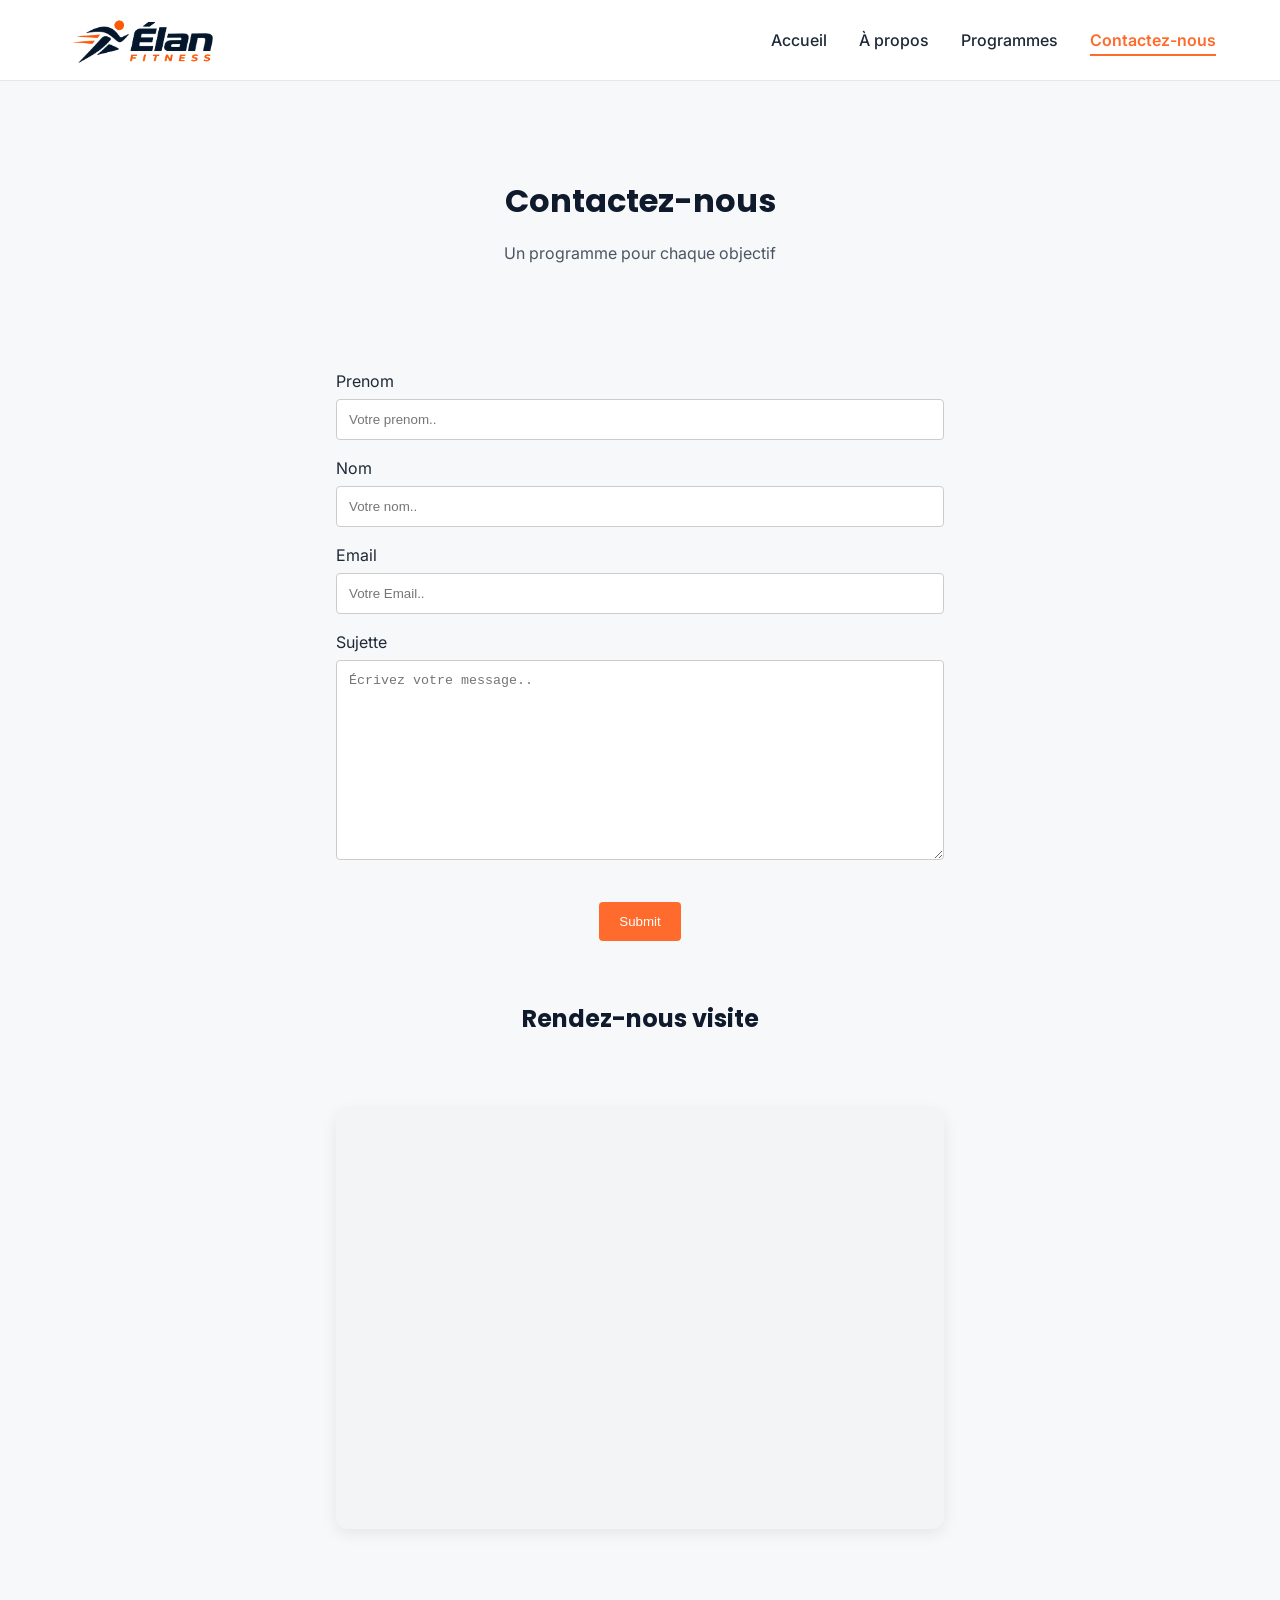
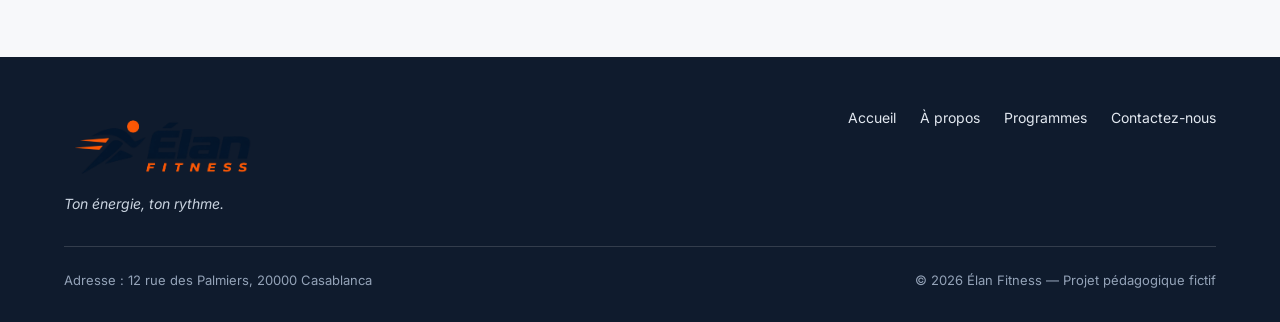
==== Contactez-nous.html @ 77851d03 "add media query" ====
<!doctype html>
<html lang="fr">
  <head>
    <meta charset="UTF-8" />
    <meta name="viewport" content="width=device-width, initial-scale=1" />
    <meta
      name="description"
      content="Élan Fitness, salle de sport à Casablanca : musculation, yoga, cardio et boxe fitness avec des coachs diplômés. Réservez votre cours d'essai gratuit."
    />
    <title>Élan Fitness | Salle de sport à Casablanca</title>

    <link rel="preconnect" href="https://fonts.googleapis.com" />
    <link rel="preconnect" href="https://fonts.gstatic.com" crossorigin />
    <link
      href="https://fonts.googleapis.com/css2?family=Inter:wght@400;500;600&family=Poppins:wght@600;700;800&display=swap"
      rel="stylesheet"
    />

    <link rel="stylesheet" href="./style.css" />
    <link rel="stylesheet" href="./contact.css" />
  </head>

  <body>
    <header class="en-tete">
      <div class="conteneur en-tete-contenu">
        <!-- <a href="./index.html" class="logo">Élan Fitness</a> -->
        <a href="./index.html" class="logo">
          <img src="./img/Logo.png" alt="" />
        </a>

        <nav aria-label="Navigation principale">
          <ul class="menu">
            <li><a href="./index.html">Accueil</a></li>
            <li><a href="./À propos.html">À propos</a></li>
            <li><a href="./programmes.html">Programmes</a></li>
            <li>
              <a href="./Contactez-nous.html" class="lien-actif"
                >Contactez-nous</a
              >
            </li>
          </ul>
        </nav>
      </div>
    </header>

    <main>
      <div class="container" style="padding: 96px">
        <div class="section-titre">
          <h2>Contactez-nous</h2>
          <p>Un programme pour chaque objectif</p>
        </div>
        <form method="post">
          <label for="fname">Prenom</label>
          <input
            type="text"
            id="fname"
            name="firstname"
            placeholder="Votre prenom.."
          />

          <label for="lname">Nom</label>
          <input
            type="text"
            id="lname"
            name="lastname"
            placeholder="Votre nom.."
          />
          <label for="Email">Email</label>
          <input
            type="text"
            id="Email"
            name="lastname"
            placeholder="Votre Email.."
          />

          <label for="subject">Sujette</label>
          <textarea
            id="subject"
            name="subject"
            placeholder="Écrivez votre message.."
            style="height: 200px"
          ></textarea>
          <div class="container">
            <input type="submit" value="Submit" />
          </div>
        </form>

        <h2>Rendez-nous visite</h2>

        <div class="map-container">
          <iframe
            src="https://maps.google.com/maps?q=12+Rue+des+Palmiers,+20000+Casablanca&t=&z=16&ie=UTF8&iwloc=&output=embed"
            title="Élan Fitness — 12 Rue des Palmiers, Casablanca"
            loading="lazy"
            referrerpolicy="no-referrer-when-downgrade"
            allowfullscreen
          >
            >
          </iframe>
        </div>
      </div>
    </main>

    <footer class="pied-de-page">
      <div class="conteneur">
        <div class="pied-haut">
          <div>
            <img style="width: 200px" src="./img/Logo.png" alt="" />
            <p class="slogan">Ton énergie, ton rythme.</p>
          </div>

          <nav aria-label="Navigation du pied de page">
            <ul class="menu menu-pied">
              <li><a href="./index.html">Accueil</a></li>
              <li><a href="./À propos.html">À propos</a></li>
              <li><a href="./programmes.html">Programmes</a></li>
              <li><a href="./Contactez-nous.html">Contactez-nous</a></li>
            </ul>
          </nav>
        </div>

        <div class="pied-bas">
          <p>Adresse : 12 rue des Palmiers, 20000 Casablanca</p>
          <p>&copy; 2026 Élan Fitness — Projet pédagogique fictif</p>
        </div>
      </div>
    </footer>
  </body>
</html>
---- style.css ----
* {
  box-sizing: border-box;
  margin: 0;
  padding: 0;
}

html {
  scroll-behavior: smooth;
}

body {
  font-family: "Inter", Arial, sans-serif;
  font-size: 16px;
  line-height: 1.5;
  color: #1f2937;
  background-color: #f7f8fa;
}
.logo {
  width: 160px;
  height: auto;
}

h1,
h2,
h3,
h4 {
  font-family: "Poppins", Arial, sans-serif;
  color: #0f1b2d;
}

a {
  color: inherit;
  text-decoration: none;
}

ul {
  list-style: none;
}

img {
  display: block;
  max-width: 100%;
}

a:focus-visible,
button:focus-visible {
  outline: 3px solid #ff6b2c;
  outline-offset: 2px;
}

.conteneur {
  width: 100%;
  max-width: 1200px;
  margin: 0 auto;
  padding: 0 24px;
}

.section {
  padding: 96px 0;
}

.section-blanche {
  background-color: #ffffff;
  border-top: 1px solid #e5e7eb;
  border-bottom: 1px solid #e5e7eb;
}

.section-titre {
  max-width: 640px;
  margin: 0 auto 64px;
  text-align: center;
}

.section-titre h2 {
  font-size: 32px;
  margin-bottom: 16px;
}

.section-titre h3 {
  font-size: 26px;
  margin-bottom: 12px;
}

.section-titre p {
  color: #4b5563;
}

.sur-titre {
  font-size: 14px;
  font-weight: 600;
  color: #ff6b2c;
  text-transform: uppercase;
  letter-spacing: 1px;
  margin-bottom: 12px;
}

.bouton {
  display: inline-block;
  padding: 14px 28px;
  border-radius: 8px;
  font-size: 16px;
  font-weight: 600;
  text-align: center;
  cursor: pointer;
}

.bouton-principal {
  background-color: #ff6b2c;
  border: 1px solid #ff6b2c;
  color: #ffffff;
}

.bouton-principal:hover {
  background-color: #f05817;
}

.bouton-secondaire {
  background-color: #ffffff;
  border: 1px solid #0f1b2d;
  color: #0f1b2d;
}

.bouton-secondaire:hover {
  background-color: #f3f4f6;
}

.cartes {
  display: flex;
  gap: 24px;
}

.carte {
  flex: 1;
  background-color: #ffffff;
  border: 1px solid #e5e7eb;
  border-radius: 12px;
  box-shadow: 0 1px 3px rgba(15, 27, 45, 0.08);
}

.icone {
  width: 48px;
  height: 48px;
  background-color: #fff0ea;
  border-radius: 8px;
  display: flex;
  align-items: center;
  justify-content: center;
}

.icone img {
  width: 24px;
  height: 24px;
}

.icone-petite {
  width: 32px;
  height: 32px;
  border-radius: 50%;
}

.icone-petite img {
  width: 16px;
  height: 16px;
}

.en-tete {
  position: sticky;
  top: 0;
  z-index: 10;
  background-color: #ffffff;
  border-bottom: 1px solid #e5e7eb;
}

.en-tete-contenu {
  height: 80px;
  display: flex;
  align-items: center;
  justify-content: space-between;
}

.logo {
  display: flex;
  align-items: center;
  font-family: "Poppins", Arial, sans-serif;
  font-size: 24px;
  font-weight: 700;
  color: #0f1b2d;
}

.logo::after {
  content: "";
  width: 10px;
  height: 10px;
  margin-left: 8px;
  background-color: #ff6b2c;
  border-radius: 50%;
}

.menu {
  display: flex;
  gap: 32px;
}

.menu a {
  font-weight: 500;
  padding-bottom: 4px;
  border-bottom: 2px solid transparent;
}

.menu a:hover {
  color: #ff6b2c;
}

.menu .lien-actif {
  color: #ff6b2c;
  font-weight: 600;
  border-bottom-color: #ff6b2c;
}

.hero {
  padding: 64px 0 96px;
}

.hero-contenu {
  display: flex;
  align-items: center;
  gap: 32px;
}

.hero-texte {
  flex: 7;
}

.hero-texte h1 {
  font-size: 48px;
  font-weight: 800;
  line-height: 1.2;
  margin-bottom: 24px;
}

.hero-description {
  max-width: 520px;
  font-size: 18px;
  line-height: 1.6;
  color: #4b5563;
  margin-bottom: 32px;
}

.boutons {
  display: flex;
  flex-wrap: wrap;
  gap: 16px;
}

.hero-image {
  flex: 5;
  min-width: 0;
  height: 400px;
  object-fit: cover;
  border-radius: 16px;
  border: 1px solid #e5e7eb;
  box-shadow: 0 10px 25px rgba(15, 27, 45, 0.15);
}

.chiffres {
  display: flex;
  margin-top: 64px;
  padding: 32px;
  background-color: #ffffff;
  border: 1px solid #e5e7eb;
  border-radius: 12px;
  box-shadow: 0 1px 3px rgba(15, 27, 45, 0.08);
}

.chiffre {
  flex: 1;
  text-align: center;
  font-weight: 500;
  color: #0f1b2d;
}

.chiffre + .chiffre {
  border-left: 1px solid #e5e7eb;
}

.chiffre-nombre {
  font-family: "Poppins", Arial, sans-serif;
  font-size: 36px;
  font-weight: 800;
  color: #ff6b2c;
}

.carte-avantage {
  padding: 24px;
  background-color: #f7f8fa;
  box-shadow: none;
}

.carte-avantage .icone {
  margin-bottom: 20px;
}

.carte-avantage h3 {
  font-size: 20px;
  margin-bottom: 8px;
}

.carte-avantage p {
  color: #4b5563;
  line-height: 1.6;
}

.apropos-contenu {
  display: flex;
  align-items: center;
  gap: 64px;
}

.apropos-texte {
  flex: 7;
}

.apropos-texte h2 {
  font-size: 36px;
  line-height: 1.2;
  margin-bottom: 20px;
}

.apropos-texte p {
  color: #4b5563;
  line-height: 1.7;
  margin-bottom: 16px;
}

.valeurs {
  display: flex;
  gap: 16px;
  margin-top: 32px;
}

.valeur {
  flex: 1;
  display: flex;
  align-items: center;
  gap: 12px;
  padding: 12px 16px;
  background-color: #ffffff;
  border: 1px solid #e5e7eb;
  border-radius: 12px;
  font-family: "Poppins", Arial, sans-serif;
  font-size: 14px;
  font-weight: 600;
  color: #0f1b2d;
}

.apropos-image {
  flex: 5;
  min-width: 0;
  height: 360px;
  object-fit: cover;
  border-radius: 16px;
  box-shadow: 0 10px 25px rgba(15, 27, 45, 0.15);
}

.carte-programme {
  display: flex;
  flex-direction: column;
  overflow: hidden;
}

.carte-programme > img {
  width: 100%;
  height: 200px;
  object-fit: cover;
}

.programme-corps {
  flex: 1;
  display: flex;
  flex-direction: column;
  padding: 20px;
}

.programme-corps h3 {
  font-size: 20px;
  margin-bottom: 8px;
}

.programme-corps p {
  font-size: 15px;
  color: #4b5563;
}

.etiquette {
  align-self: flex-start;
  padding: 4px 10px;
  margin-bottom: 12px;
  border-radius: 6px;
  font-size: 12px;
  font-weight: 600;
}

.etiquette-orange {
  background-color: #ffede5;
  color: #c2410c;
}

.etiquette-bleue {
  background-color: #dbeafe;
  color: #1d4ed8;
}

.etiquette-verte {
  background-color: #d1fae5;
  color: #047857;
}

.programme-corps .duree {
  display: flex;
  align-items: center;
  gap: 8px;
  margin-top: auto;
  padding-top: 16px;
  border-top: 1px solid #e5e7eb;
  font-size: 13px;
  font-weight: 600;
  color: #0f1b2d;
}

.programme-corps h3 + p {
  margin-bottom: 16px;
}

.duree img {
  width: 16px;
  height: 16px;
}

.formules {
  margin-top: 96px;
}

.formule {
  position: relative;
  display: flex;
  flex-direction: column;
  padding: 28px;
}

.formule h4 {
  font-size: 20px;
}

.prix {
  margin: 8px 0 16px;
  font-family: "Poppins", Arial, sans-serif;
  font-size: 30px;
  font-weight: 800;
  color: #ff6b2c;
}

.prix span {
  font-family: "Inter", Arial, sans-serif;
  font-size: 16px;
  font-weight: 500;
  color: #4b5563;
}

.prix-note {
  margin: -8px 0 16px;
  font-size: 13px;
  color: #4b5563;
}

.formule-liste {
  flex: 1;
  margin-bottom: 24px;
}

.formule-liste li {
  padding-left: 28px;
  margin-bottom: 12px;
  font-size: 15px;
  background-image: url("img/icone-check.svg");
  background-repeat: no-repeat;
  background-position: left center;
  background-size: 16px;
}

.formule .bouton {
  display: block;
}

.formule-populaire {
  border: 2px solid #ff6b2c;
  box-shadow: 0 10px 25px rgba(255, 107, 44, 0.2);
}

.badge-populaire {
  position: absolute;
  top: -14px;
  left: 50%;
  transform: translateX(-50%);
  padding: 4px 14px;
  background-color: #ff6b2c;
  border-radius: 999px;
  font-size: 12px;
  font-weight: 700;
  text-transform: uppercase;
  color: #ffffff;
}

.pied-de-page {
  padding: 48px 0 32px;
  background-color: #0f1b2d;
  color: #ffffff;
}

.pied-haut {
  display: flex;
  justify-content: space-between;
  align-items: flex-start;
  padding-bottom: 32px;
  border-bottom: 1px solid rgba(255, 255, 255, 0.15);
}

.logo-clair {
  color: #ffffff;
}

.slogan {
  margin-top: 8px;
  font-size: 14px;
  font-style: italic;
  color: #cbd5e1;
}

.menu-pied {
  gap: 24px;
}

.menu-pied a {
  font-size: 14px;
  font-weight: 400;
  color: #e2e8f0;
}

.pied-bas {
  display: flex;
  justify-content: space-between;
  margin-top: 24px;
  font-size: 13px;
  color: #94a3b8;
}

/* --- TABLET  --- */
@media (max-width: 1024px) {
  .section {
    padding: 64px 0;
  }

  .hero-contenu {
    flex-direction: column;
    text-align: center;
  }

  .hero-description {
    margin: 0 auto 32px;
  }

  .boutons {
    justify-content: center;
  }

  .hero-image {
    width: 100%;
    height: 350px;
  }

  .apropos-contenu {
    flex-direction: column;
    gap: 40px;
  }

  .apropos-image {
    width: 100%;
    height: 320px;
  }

  .cartes {
    flex-wrap: wrap;
  }

  .carte-avantage,
  .carte-programme,
  .formule {
    flex: 1 1 calc(50% - 24px);
    min-width: 260px;
  }

  .valeurs {
    flex-wrap: wrap;
  }

  .valeur {
    flex: 1 1 calc(50% - 16px);
  }
}

/* --- PHONE --- */
@media (max-width: 768px) {
  .section {
    padding: 48px 0;
  }

  .section-titre {
    margin-bottom: 40px;
  }

  .section-titre h2 {
    font-size: 26px;
  }

  .en-tete-contenu {
    height: auto;
    padding: 16px 0;
    flex-direction: column;
    gap: 16px;
  }

  .menu {
    gap: 16px;
  }

  /* Hero */
  .hero {
    padding: 32px 0 48px;
  }

  .hero-texte h1 {
    font-size: 32px;
  }

  .hero-description {
    font-size: 16px;
  }

  .boutons {
    flex-direction: column;
    width: 100%;
  }

  .bouton {
    width: 100%;
  }

  .chiffres {
    flex-direction: column;
    gap: 24px;
    margin-top: 40px;
    padding: 24px;
  }

  .chiffre + .chiffre {
    border-left: none;
    border-top: 1px solid #e5e7eb;
    padding-top: 24px;
  }

  .chiffre-nombre {
    font-size: 28px;
  }

  .carte-avantage,
  .carte-programme,
  .formule,
  .valeur {
    flex: 1 1 100%;
  }

  .formules {
    margin-top: 48px;
  }

  .pied-haut {
    flex-direction: column;
    gap: 24px;
    align-items: center;
    text-align: center;
  }

  .menu-pied {
    flex-direction: column;
    align-items: center;
    gap: 12px;
  }

  .pied-bas {
    flex-direction: column;
    align-items: center;
    text-align: center;
    gap: 12px;
  }
}
---- contact.css ----
/* Style inputs with type="text", select elements and textareas */
input[type="text"],
textarea {
  width: 100%; /* Full width */
  padding: 12px; /* Some padding */
  border: 1px solid #ccc; /* Gray border */
  border-radius: 4px; /* Rounded borders */
  box-sizing: border-box; /* Make sure that padding and width stays in place */
  margin-top: 6px; /* Add a top margin */
  margin-bottom: 16px; /* Bottom margin */
  resize: vertical; /* Allow the user to vertically resize the textarea (not horizontally) */
}

/* Style the submit button with a specific background color etc */
input[type="submit"] {
  background-color: #ff6b2c;
  color: white;
  padding: 12px 20px;
  border: none;
  border-radius: 4px;
  cursor: pointer;
}

input[type="submit"]:hover {
  background-color: #f05817;
}

.container {
  border-radius: 5px;
  background-color: #f7f8fa;
  padding: 20px;
  max-width: 800px;

  margin: 0 auto;
  display: flex;
  gap: 40px;
  justify-content: center; /* Centers horizontally */
  align-items: center; /* Centers vertically */
  flex-direction: column;
}

/* Container for responsive 16:9 ratio */
.map-container {
  position: relative;
  width: 100%;
  padding-bottom: 56.25%; /* 16:9 aspect ratio */
  height: 0;
  overflow: hidden;
  border-radius: 12px;
  box-shadow: 0 4px 16px rgba(0, 0, 0, 0.08);
  background-color: #f3f4f6;
  margin: 32px 0;
}

/* Make iframe fill container stretch dynamically */
.map-container iframe {
  position: absolute;
  top: 0;
  left: 0;
  width: 100%;
  height: 100%;
  border: 0;
}

/* Adjust map height for larger desktop screens */
@media screen and (min-width: 1024px) {
  .map-container {
    padding-bottom: 0;
    height: 420px; /* Fixed height for clean grid layouts */
  }
}
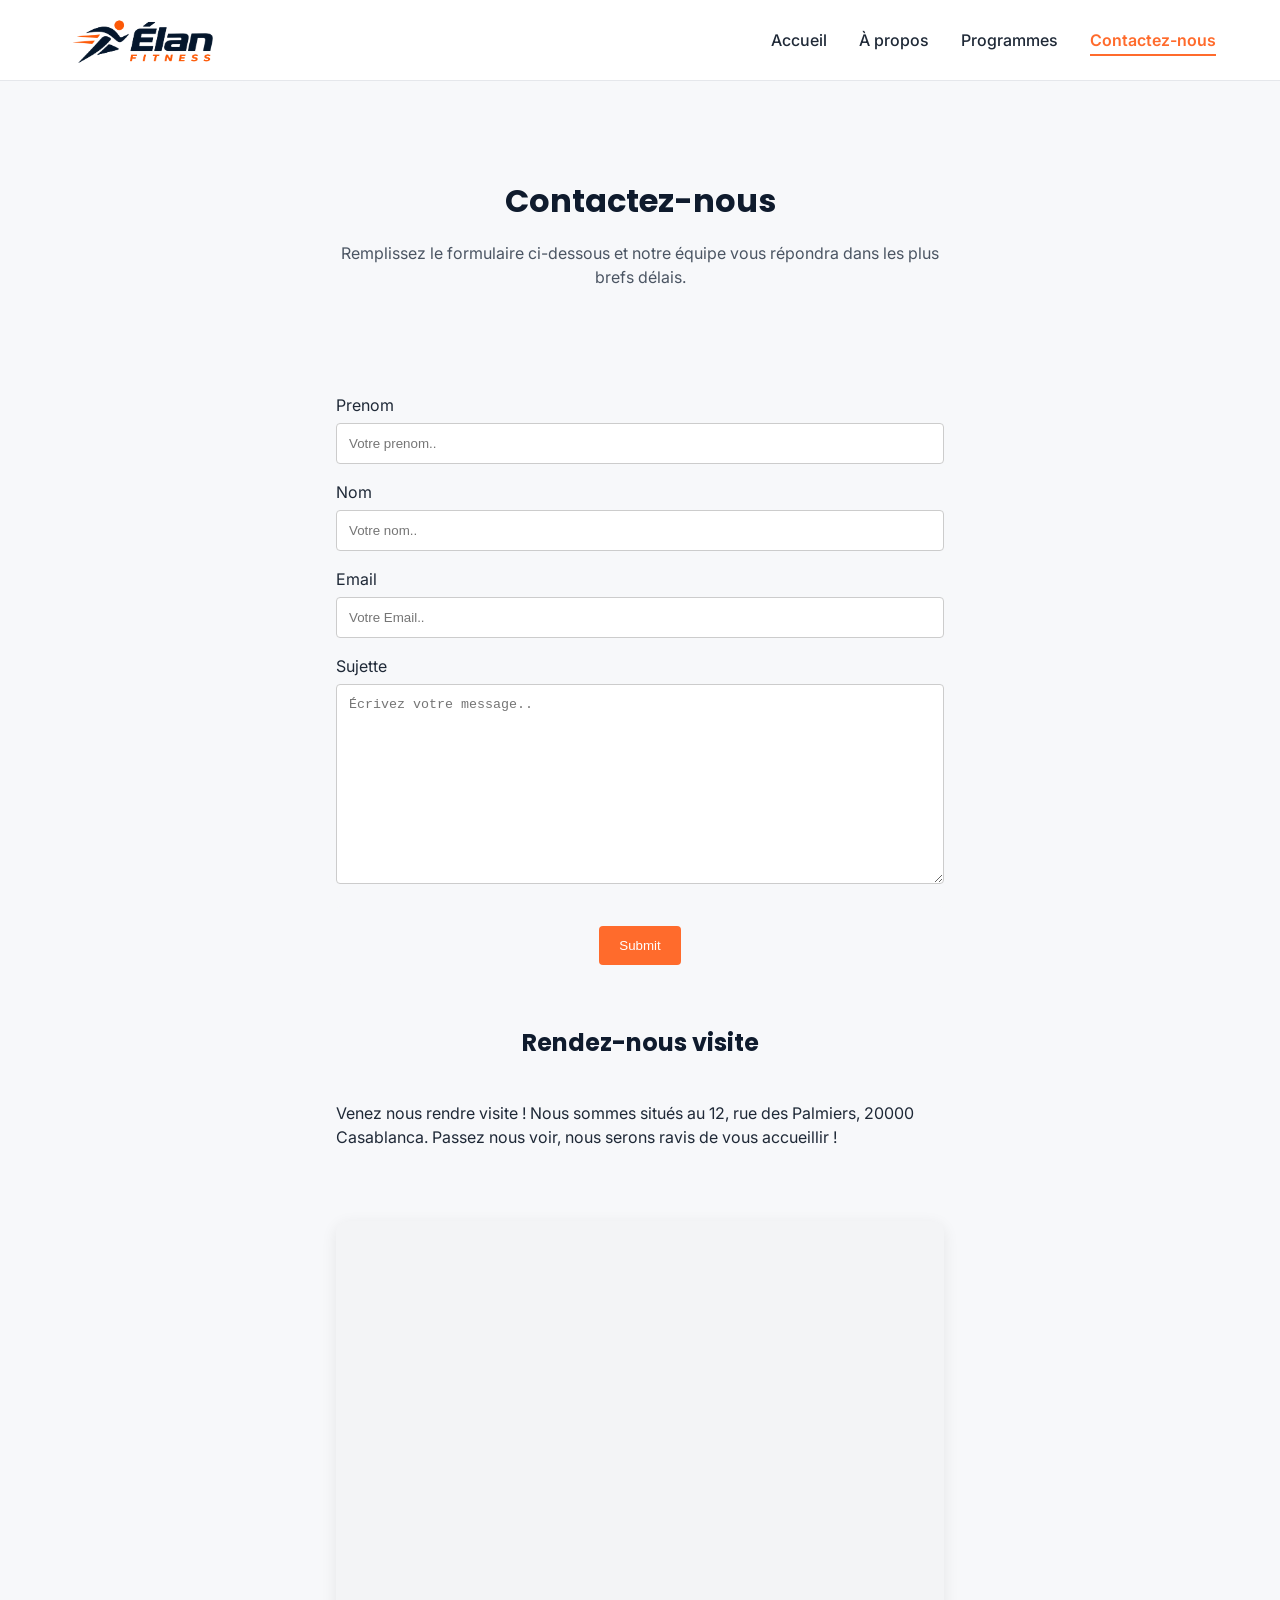
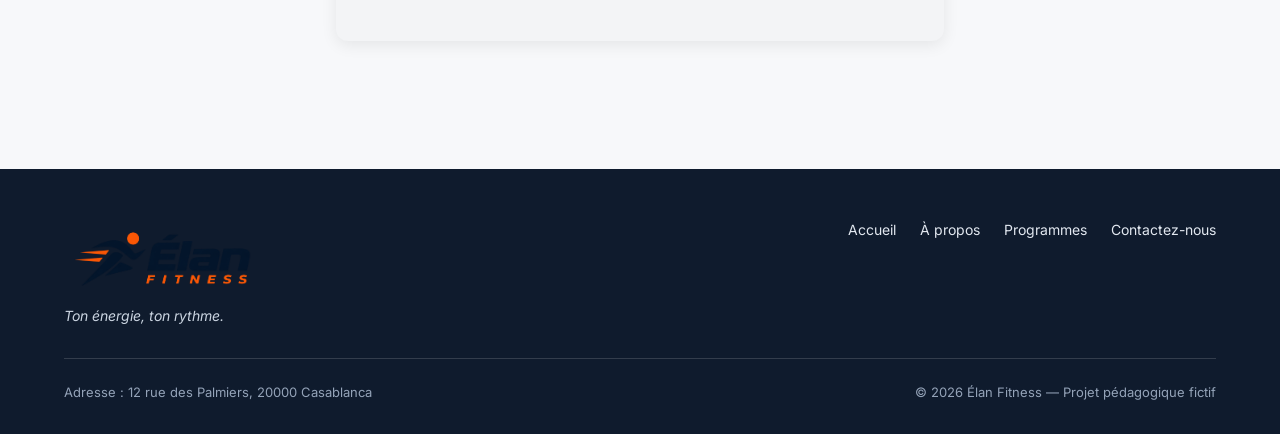
==== commit fa3d619d: "fix contact page description" ====
--- a/Contactez-nous.html
+++ b/Contactez-nous.html
@@ -47,7 +47,7 @@
       <div class="container" style="padding: 96px">
         <div class="section-titre">
           <h2>Contactez-nous</h2>
-          <p>Un programme pour chaque objectif</p>
+          <p>Remplissez le formulaire ci-dessous et notre équipe vous répondra dans les plus brefs délais.</p>
         </div>
         <form method="post">
           <label for="fname">Prenom</label>
@@ -56,51 +56,52 @@
             id="fname"
             name="firstname"
             placeholder="Votre prenom.."
-          />
-
-          <label for="lname">Nom</label>
-          <input
+            />
+            
+            <label for="lname">Nom</label>
+            <input
             type="text"
             id="lname"
             name="lastname"
             placeholder="Votre nom.."
-          />
-          <label for="Email">Email</label>
-          <input
+            />
+            <label for="Email">Email</label>
+            <input
             type="text"
             id="Email"
             name="lastname"
             placeholder="Votre Email.."
-          />
-
-          <label for="subject">Sujette</label>
-          <textarea
+            />
+            
+            <label for="subject">Sujette</label>
+            <textarea
             id="subject"
             name="subject"
             placeholder="Écrivez votre message.."
             style="height: 200px"
-          ></textarea>
-          <div class="container">
-            <input type="submit" value="Submit" />
-          </div>
-        </form>
-
-        <h2>Rendez-nous visite</h2>
-
-        <div class="map-container">
-          <iframe
+            ></textarea>
+            <div class="container">
+              <input type="submit" value="Submit" />
+            </div>
+          </form>
+          
+          <h2>Rendez-nous visite</h2>
+          <p>Venez nous rendre visite ! Nous sommes situés au 12, rue des Palmiers, 20000 Casablanca. Passez nous voir, nous serons ravis de vous accueillir !</p>
+          
+          <div class="map-container">
+            <iframe
             src="https://maps.google.com/maps?q=12+Rue+des+Palmiers,+20000+Casablanca&t=&z=16&ie=UTF8&iwloc=&output=embed"
             title="Élan Fitness — 12 Rue des Palmiers, Casablanca"
             loading="lazy"
             referrerpolicy="no-referrer-when-downgrade"
             allowfullscreen
-          >
+            >
             >
           </iframe>
         </div>
       </div>
     </main>
-
+    
     <footer class="pied-de-page">
       <div class="conteneur">
         <div class="pied-haut">
@@ -108,7 +109,7 @@
             <img style="width: 200px" src="./img/Logo.png" alt="" />
             <p class="slogan">Ton énergie, ton rythme.</p>
           </div>
-
+          
           <nav aria-label="Navigation du pied de page">
             <ul class="menu menu-pied">
               <li><a href="./index.html">Accueil</a></li>
--- a/style.css
+++ b/style.css
@@ -701,4 +701,38 @@
     text-align: center;
     gap: 12px;
   }
+}
+
+
+
+.zoom-effect {
+  cursor: pointer;
+  transition: transform 0.3s ease-in-out;
+}
+
+.zoom-effect:hover {
+  transform: scale(1.08); /* Adjust 1.08 to change zoom level */
+}
+
+
+
+
+
+.carte-programme {
+  cursor: pointer;
+  overflow: hidden;
+  border-radius: 12px;
+  transition: transform 0.3s ease, box-shadow 0.3s ease;
+}
+
+/* Image default setup - no hover zoom needed */
+.carte-programme > img {
+  width: 100%;
+  display: block;
+}
+
+/* Hover effect: Only lifts the card and adds a floating shadow */
+.carte-programme:hover {
+  transform: translateY(-20px);
+  box-shadow: 0 12px 24px rgba(0, 0, 0, 0.15);
 }
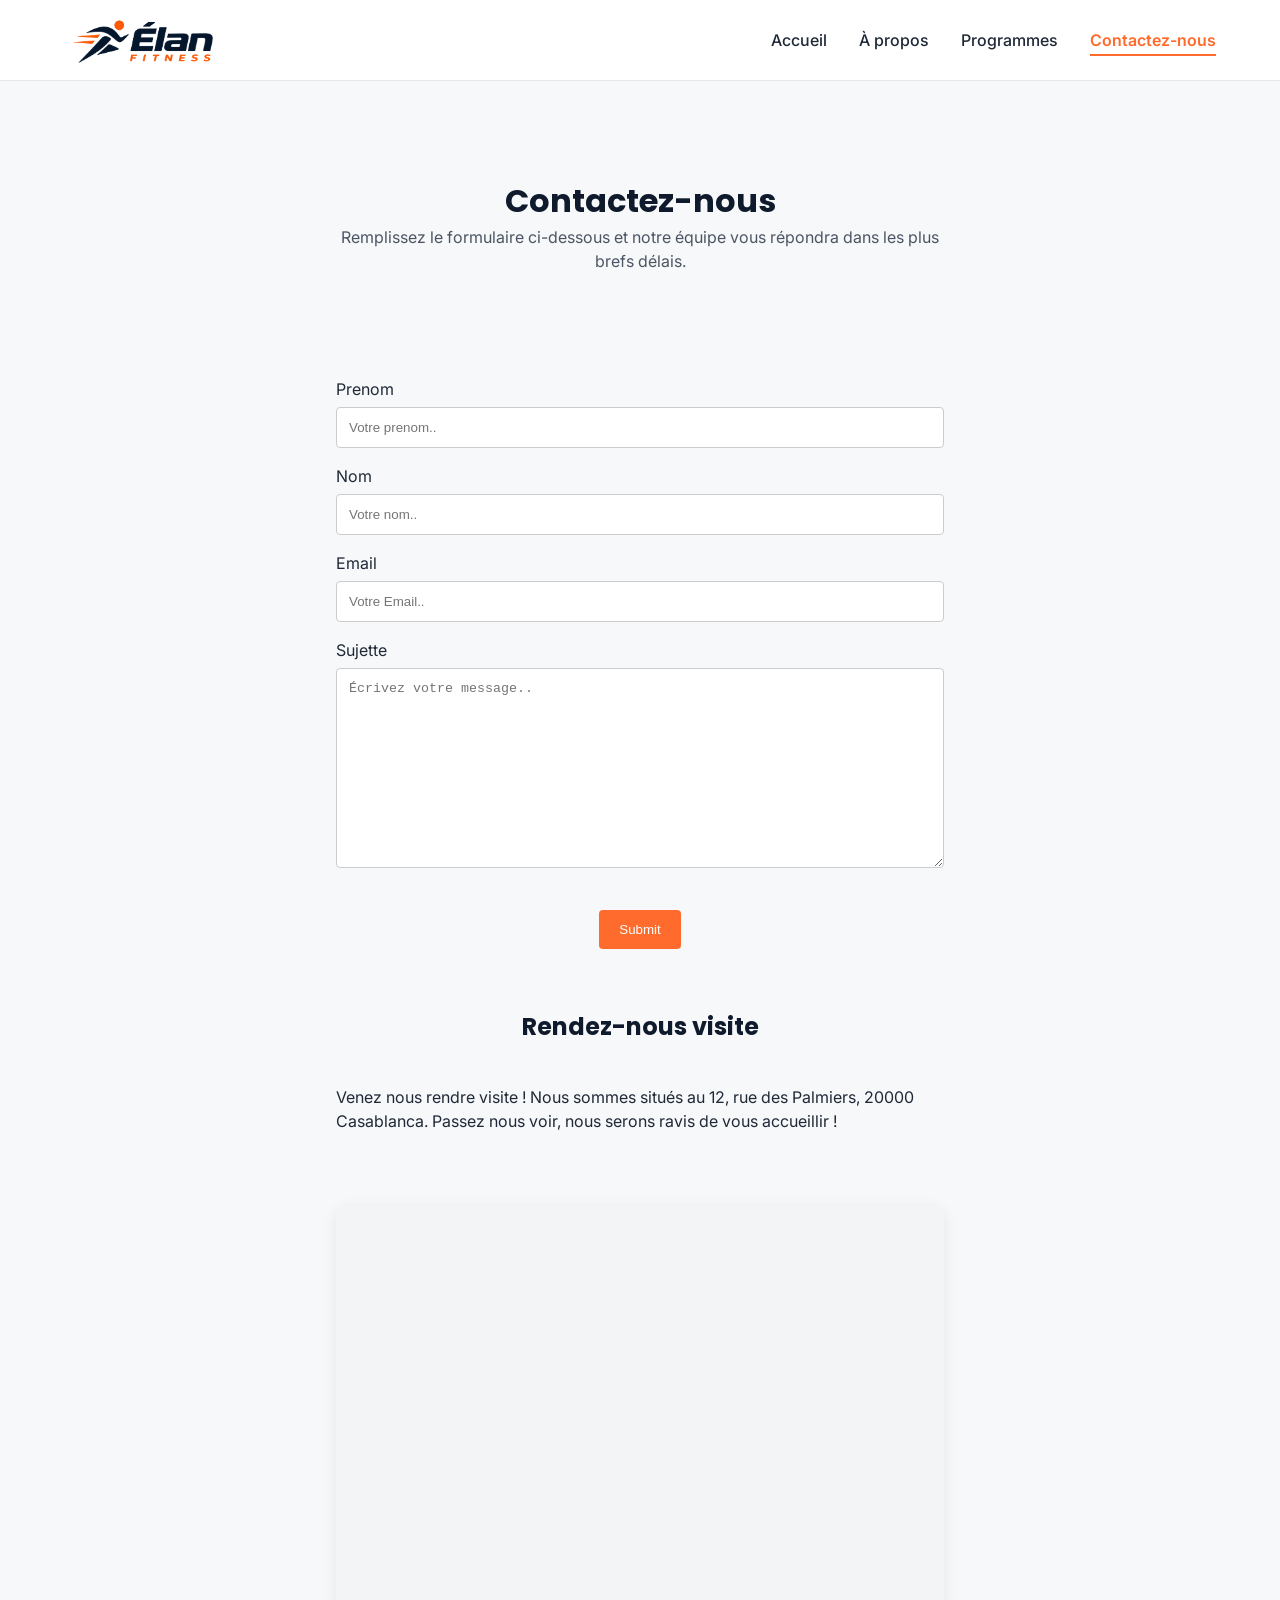
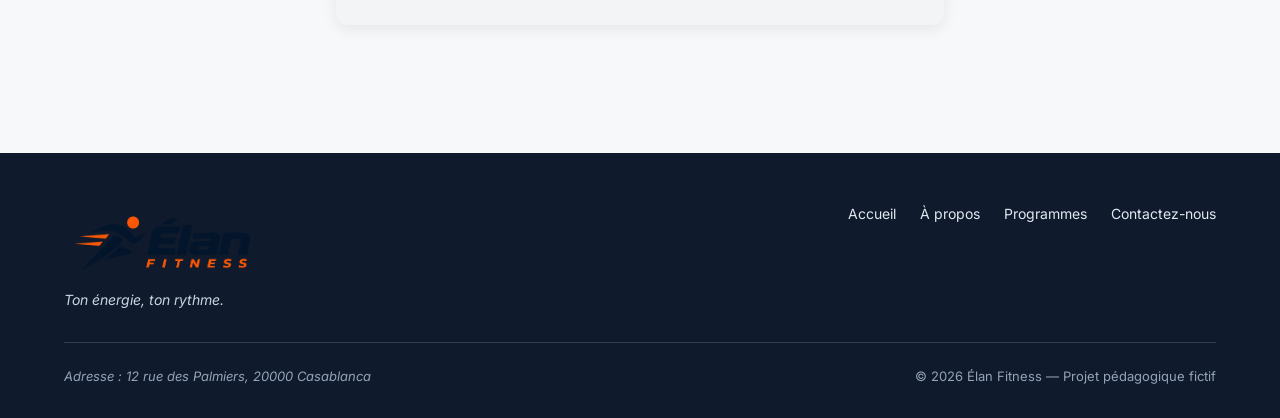
==== commit dc52f9a3: "change the address tag in the footer to be address insted of p" ====
--- a/Contactez-nous.html
+++ b/Contactez-nous.html
@@ -23,7 +23,6 @@
   <body>
     <header class="en-tete">
       <div class="conteneur en-tete-contenu">
-        <!-- <a href="./index.html" class="logo">Élan Fitness</a> -->
         <a href="./index.html" class="logo">
           <img src="./img/Logo.png" alt="" />
         </a>
@@ -46,7 +45,7 @@
     <main>
       <div class="container" style="padding: 96px">
         <div class="section-titre">
-          <h2>Contactez-nous</h2>
+          <h1>Contactez-nous</h1>
           <p>Remplissez le formulaire ci-dessous et notre équipe vous répondra dans les plus brefs délais.</p>
         </div>
         <form method="post">
@@ -121,7 +120,7 @@
         </div>
 
         <div class="pied-bas">
-          <p>Adresse : 12 rue des Palmiers, 20000 Casablanca</p>
+          <address>Adresse : 12 rue des Palmiers, 20000 Casablanca</address>
           <p>&copy; 2026 Élan Fitness — Projet pédagogique fictif</p>
         </div>
       </div>
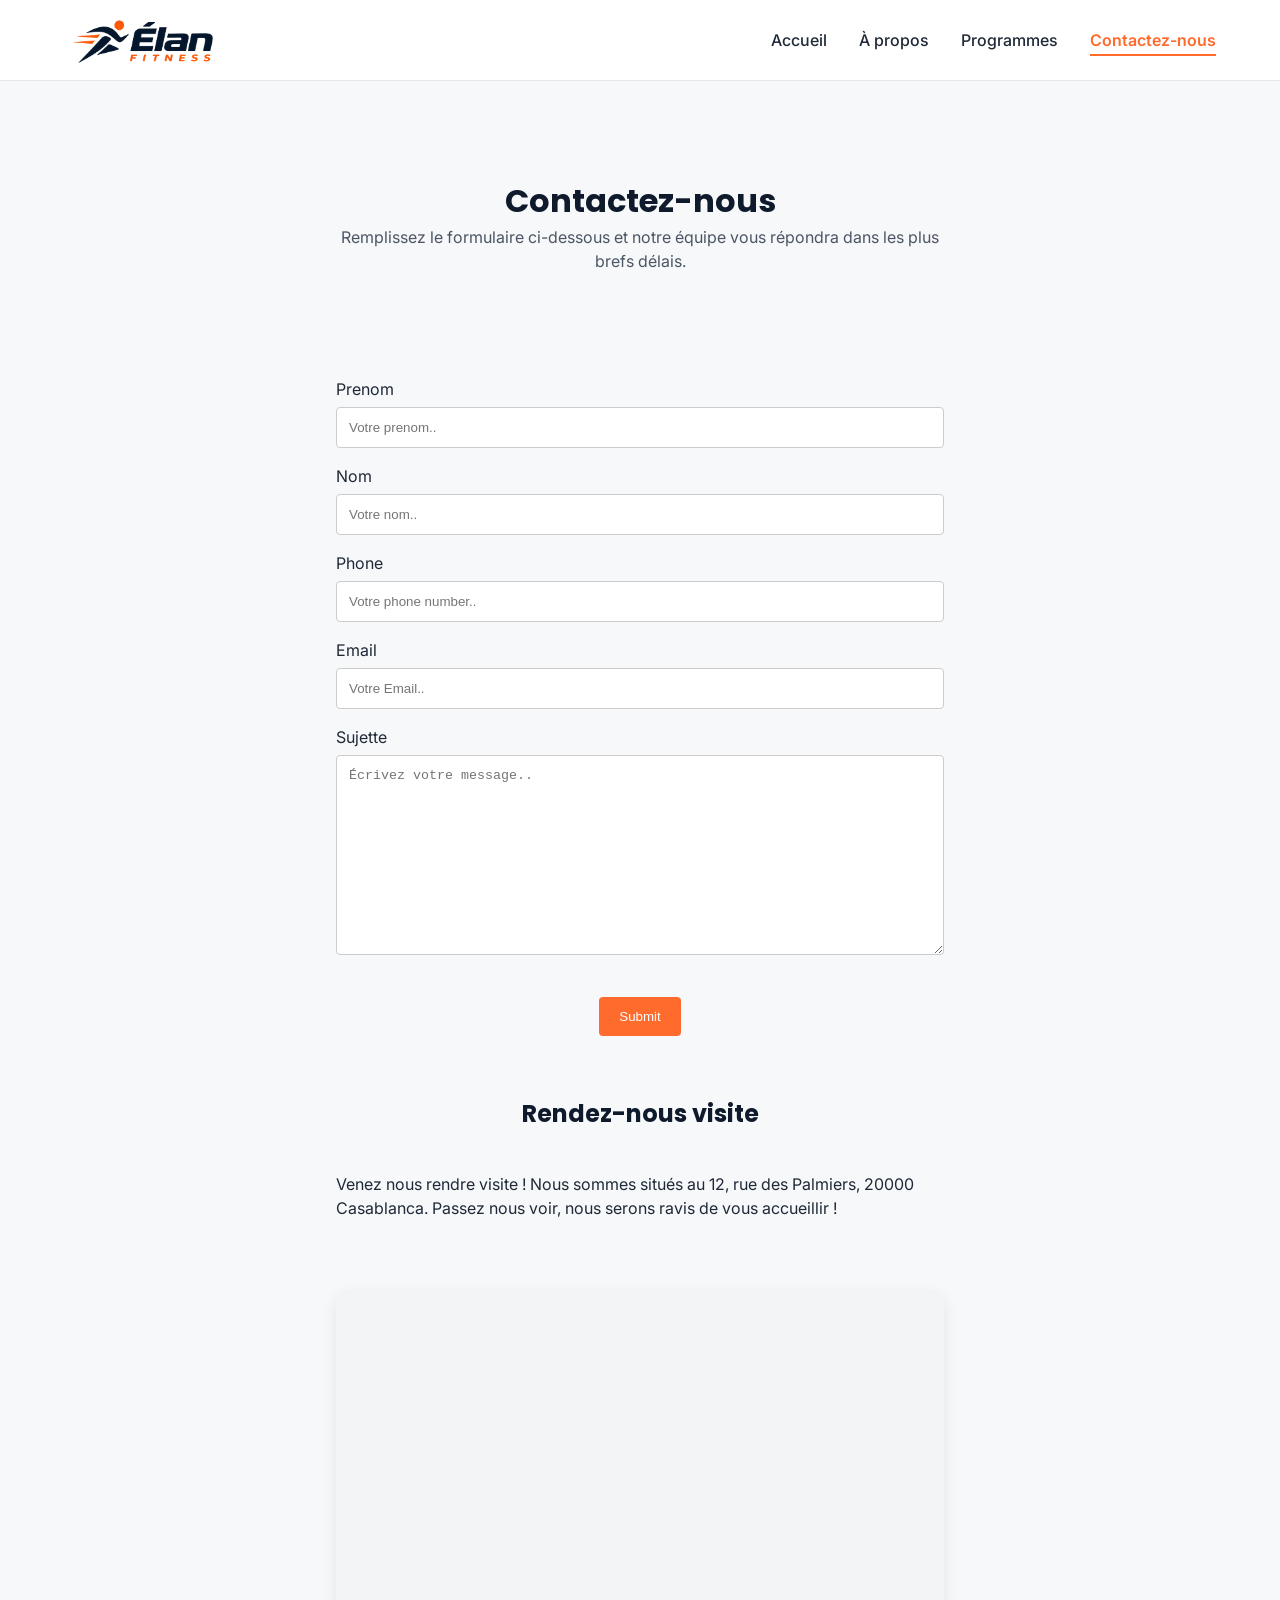
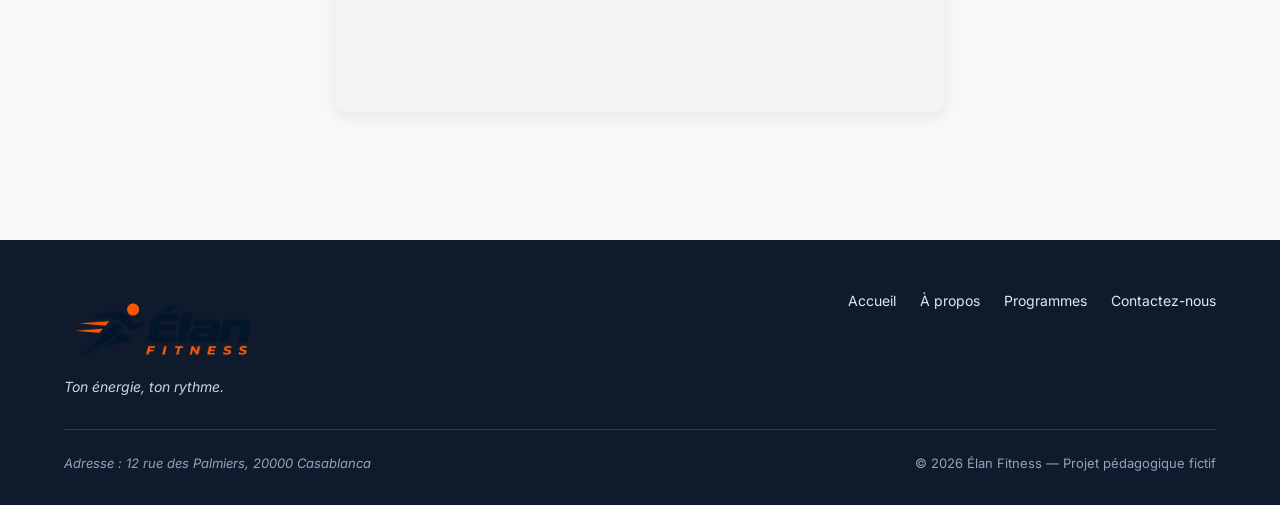
==== commit 3233c1ca: "add burger menu to the pages on smaller screens" ====
--- a/Contactez-nous.html
+++ b/Contactez-nous.html
@@ -5,9 +5,9 @@
     <meta name="viewport" content="width=device-width, initial-scale=1" />
     <meta
       name="description"
-      content="Élan Fitness, salle de sport à Casablanca : musculation, yoga, cardio et boxe fitness avec des coachs diplômés. Réservez votre cours d'essai gratuit."
+      content="Contactez Élan Fitness à Casablanca pour votre cours d'essai gratuit. Adresse : 12 rue des Palmiers, 20000 Casablanca. Téléphone et réservations."
     />
-    <title>Élan Fitness | Salle de sport à Casablanca</title>
+    <title>Élan Fitness | Contactez-nous</title>
 
     <link rel="preconnect" href="https://fonts.googleapis.com" />
     <link rel="preconnect" href="https://fonts.gstatic.com" crossorigin />
@@ -18,14 +18,56 @@
 
     <link rel="stylesheet" href="./style.css" />
     <link rel="stylesheet" href="./contact.css" />
+    <link rel="icon" href="./img/Logo.png" />
   </head>
 
   <body>
     <header class="en-tete">
       <div class="conteneur en-tete-contenu">
+        <!-- <a href="./index.html" class="logo">Élan Fitness</a> -->
         <a href="./index.html" class="logo">
-          <img src="./img/Logo.png" alt="" />
+          <img src="./img/Logo.png" alt="website logo" />
         </a>
+
+        <button
+          class="burger-btn"
+          aria-label="Ouvrir le menu de navigation"
+          aria-expanded="false"
+          aria-controls="menu-principal"
+        >
+          <!-- Hamburger Icon (Visible by default) -->
+          <svg
+            class="icon-burger"
+            viewBox="0 0 24 24"
+            width="28"
+            height="28"
+            stroke="currentColor"
+            stroke-width="2"
+            fill="none"
+            stroke-linecap="round"
+            stroke-linejoin="round"
+          >
+            <line x1="3" y1="12" x2="21" y2="12"></line>
+            <line x1="3" y1="6" x2="21" y2="6"></line>
+            <line x1="3" y1="18" x2="21" y2="18"></line>
+          </svg>
+
+          <!-- Close (X) Icon (Hidden by default) -->
+          <svg
+            class="icon-close"
+            viewBox="0 0 24 24"
+            width="28"
+            height="28"
+            stroke="currentColor"
+            stroke-width="2"
+            fill="none"
+            stroke-linecap="round"
+            stroke-linejoin="round"
+          >
+            <line x1="18" y1="6" x2="6" y2="18"></line>
+            <line x1="6" y1="6" x2="18" y2="18"></line>
+          </svg>
+        </button>
 
         <nav aria-label="Navigation principale">
           <ul class="menu">
@@ -46,7 +88,10 @@
       <div class="container" style="padding: 96px">
         <div class="section-titre">
           <h1>Contactez-nous</h1>
-          <p>Remplissez le formulaire ci-dessous et notre équipe vous répondra dans les plus brefs délais.</p>
+          <p>
+            Remplissez le formulaire ci-dessous et notre équipe vous répondra
+            dans les plus brefs délais.
+          </p>
         </div>
         <form method="post">
           <label for="fname">Prenom</label>
@@ -55,60 +100,71 @@
             id="fname"
             name="firstname"
             placeholder="Votre prenom.."
-            />
-            
-            <label for="lname">Nom</label>
-            <input
+          />
+
+          <label for="lname">Nom</label>
+          <input
             type="text"
             id="lname"
             name="lastname"
             placeholder="Votre nom.."
-            />
-            <label for="Email">Email</label>
-            <input
+          />
+          <label for="phone">Phone</label>
+          <input
+            type="text"
+            id="phone"
+            name="lastname"
+            placeholder="Votre phone number.."
+          />
+          <label for="Email">Email</label>
+          <input
             type="text"
             id="Email"
             name="lastname"
             placeholder="Votre Email.."
-            />
-            
-            <label for="subject">Sujette</label>
-            <textarea
+          />
+
+          <label for="subject">Sujette</label>
+          <textarea
             id="subject"
             name="subject"
             placeholder="Écrivez votre message.."
             style="height: 200px"
-            ></textarea>
-            <div class="container">
-              <input type="submit" value="Submit" />
-            </div>
-          </form>
-          
-          <h2>Rendez-nous visite</h2>
-          <p>Venez nous rendre visite ! Nous sommes situés au 12, rue des Palmiers, 20000 Casablanca. Passez nous voir, nous serons ravis de vous accueillir !</p>
-          
-          <div class="map-container">
-            <iframe
+          ></textarea>
+          <div class="container">
+            <input type="submit" value="Submit" />
+          </div>
+        </form>
+
+        <h2>Rendez-nous visite</h2>
+        <p>
+          Venez nous rendre visite ! Nous sommes situés au 12, rue des Palmiers,
+          20000 Casablanca. Passez nous voir, nous serons ravis de vous
+          accueillir !
+        </p>
+
+        <div class="map-container">
+          <iframe
             src="https://maps.google.com/maps?q=12+Rue+des+Palmiers,+20000+Casablanca&t=&z=16&ie=UTF8&iwloc=&output=embed"
             title="Élan Fitness — 12 Rue des Palmiers, Casablanca"
             loading="lazy"
             referrerpolicy="no-referrer-when-downgrade"
             allowfullscreen
-            >
+          >
             >
           </iframe>
         </div>
       </div>
     </main>
-    
+
     <footer class="pied-de-page">
       <div class="conteneur">
         <div class="pied-haut">
           <div>
-            <img style="width: 200px" src="./img/Logo.png" alt="" />
+            <img style="width: 200px" src="./img/Logo.png" alt="website logo" />
             <p class="slogan">Ton énergie, ton rythme.</p>
           </div>
-          
+
           <nav aria-label="Navigation du pied de page">
             <ul class="menu menu-pied">
               <li><a href="./index.html">Accueil</a></li>
@@ -125,5 +181,6 @@
         </div>
       </div>
     </footer>
+    <script src="script.js"></script>
   </body>
 </html>
--- a/style.css
+++ b/style.css
@@ -553,8 +553,68 @@
   color: #94a3b8;
 }
 
+
+
+.burger-btn {
+  display: none;
+  margin-right: 20px;
+  margin-left: auto; /* Pushes the button to the right end */
+  background: transparent;
+  border: none;
+  cursor: pointer;
+  color: #333;
+  padding: 4px;
+  z-index: 1001;
+}
+
+/* Icon toggling */
+.burger-btn .icon-close {
+  display: none;
+}
+
+.burger-btn.is-open .icon-burger {
+  display: none;
+}
+
+.burger-btn.is-open .icon-close {
+  display: block;
+}
+
 /* --- TABLET  --- */
 @media (max-width: 1024px) {
+ /* Show the burger button on small screens */
+  .burger-btn {
+    display: flex;
+    align-items: center;
+    justify-content: center;
+  }
+
+  /* Hide navigation by default */
+  nav {
+    display: none;
+  }
+
+  /* Show navigation when toggled */
+  nav.is-open {
+    display: block;
+    position: absolute;
+    top: 100%; /* Displays directly below the header */
+    left: 0;
+    width: 100%;
+    background-color: #ffffff;
+    box-shadow: 0 4px 10px rgba(0, 0, 0, 0.1);
+    padding: 20px 0;
+  }
+
+  /* Stack link items vertically */
+  nav.is-open .menu {
+    flex-direction: column;
+    align-items: center;
+    gap: 16px;
+  }
+
+
+
   .section {
     padding: 64px 0;
   }
@@ -571,6 +631,7 @@
   .boutons {
     justify-content: center;
   }
+
 
   .hero-image {
     width: 100%;
@@ -624,7 +685,7 @@
   .en-tete-contenu {
     height: auto;
     padding: 16px 0;
-    flex-direction: column;
+    /* flex-direction: column; */
     gap: 16px;
   }
 
@@ -726,10 +787,10 @@
 }
 
 /* Image default setup - no hover zoom needed */
-.carte-programme > img {
+/* .carte-programme > img {
   width: 100%;
   display: block;
-}
+} */
 
 /* Hover effect: Only lifts the card and adds a floating shadow */
 .carte-programme:hover {
